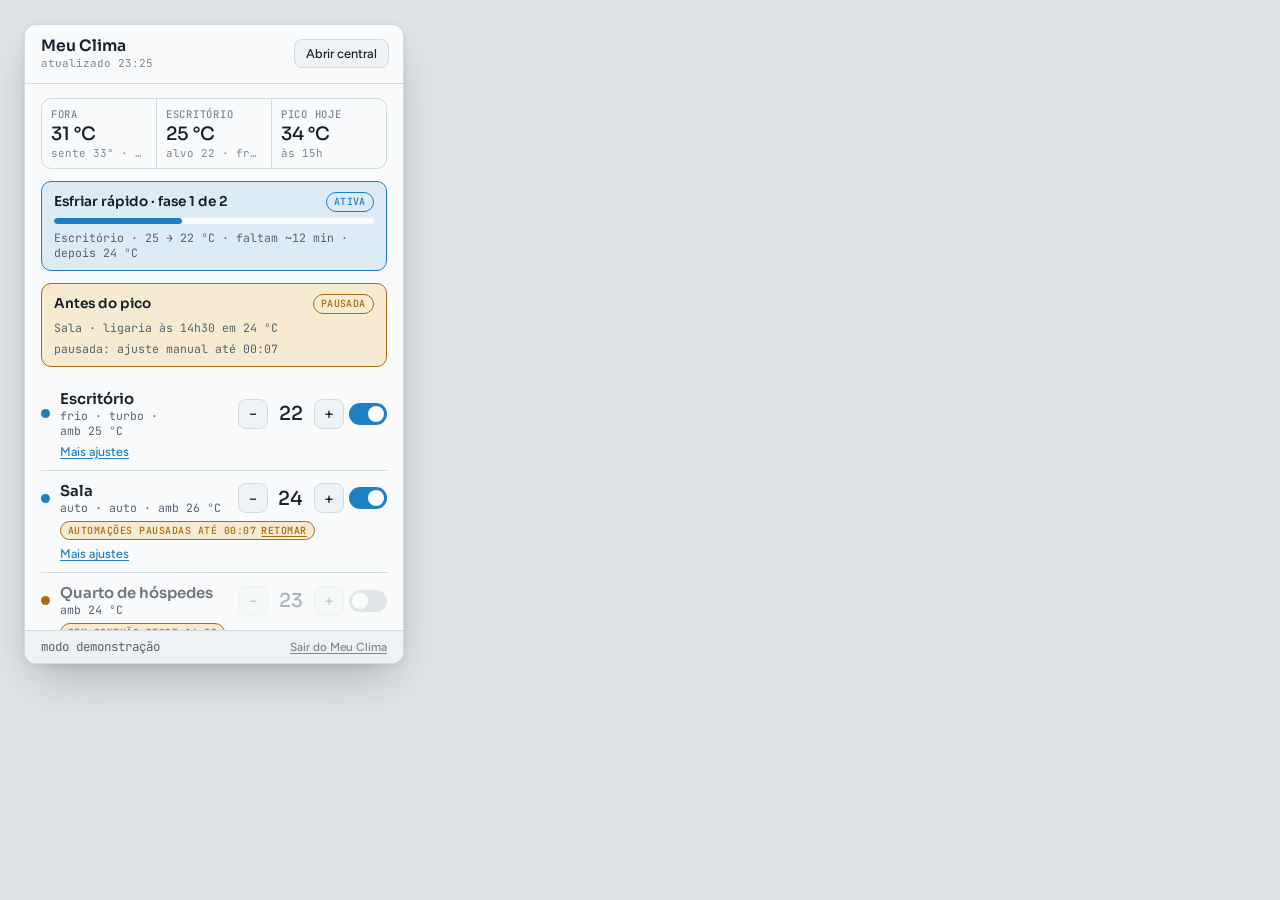
==== src/MeuClima/Web/flyout.html @ f1abe900 "feat: Meu Clima v0.1 — bandeja, regras automáticas, insights e autoatualização App de bandeja do Win" ====
<!doctype html>
<html lang="pt-BR">
<head>
<meta charset="utf-8">
<meta name="viewport" content="width=device-width, initial-scale=1">
<title>Meu Clima</title>
<link rel="preconnect" href="https://fonts.googleapis.com">
<link rel="preconnect" href="https://fonts.gstatic.com" crossorigin>
<link rel="stylesheet" href="https://fonts.googleapis.com/css2?family=Sora:wght@300;500;600&family=Figtree:wght@400;500;600&family=JetBrains+Mono:wght@400;500&display=swap">
<link rel="stylesheet" href="app.css">
<style>
  .fly{width:100%;max-height:640px;display:flex;flex-direction:column;background:var(--panel);overflow:hidden}
  .demo body{background:var(--desk);padding:24px}
  .demo .fly{width:380px;border:1px solid var(--line);border-radius:12px;box-shadow:var(--shadow)}
  .whead{display:flex;justify-content:space-between;align-items:center;padding:11px 14px 11px 16px;border-bottom:1px solid var(--line);gap:10px;flex:none}
  .whead .ttl{display:grid;gap:0}
  .whead b{font:600 .98rem var(--display)}
  .whead .mono{font-size:.68rem;color:var(--ink-3)}
  .view{scrollbar-width:thin;overflow-anchor:none;padding:14px 16px;display:flex;flex-direction:column;gap:12px;overflow:auto;flex:1 1 auto;min-height:0}
  .view>*{flex-shrink:0}
  .foot{display:flex;justify-content:space-between;align-items:center;padding:7px 16px;border-top:1px solid var(--line);flex:none;background:var(--panel-2)}
  .foot .link{color:var(--ink-3);font-size:.74rem}
  .setup{border:1px solid var(--cool);background:var(--cool-soft);border-radius:12px;padding:14px;display:grid;gap:8px;justify-items:start}
  .setup b{font:600 .95rem var(--display)}
  .setup ul{margin:0;padding-left:1.1rem;font-size:.82rem;color:var(--ink-2)}
  .night{display:grid;grid-template-columns:1fr auto;gap:8px;align-items:center;font-size:.8rem;color:var(--ink-2)}
  .night b{display:block;color:var(--ink);font:600 .82rem var(--display)}
</style>
</head>
<body>
<div class="fly" id="app" aria-busy="true">
  <div class="whead">
    <div class="ttl"><b>Meu Clima</b><span class="mono tnum" id="upd">carregando…</span></div>
    <button class="btn" data-act="central" data-k="central">Abrir central</button>
  </div>
  <div class="view" id="view" data-scroll="view"></div>
  <div class="foot">
    <span class="mono small muted" id="foot-info"></span>
    <button class="link" data-act="quit" data-k="quit">Sair do Meu Clima</button>
  </div>
</div>
<script src="bridge.js"></script>
<script src="flyout.js"></script>
</body>
</html>
---- src/MeuClima/Web/app.css ----
/* Meu Clima — tokens e componentes. Origem: protótipo aprovado "direção B · Bandeja + central"
   (14/10/2026, docs/specs/2026-10-14-meu-clima-v0.1.md). Tema segue prefers-color-scheme. */
:root{
  --desk:#dde3e7; --panel:#f8fafb; --panel-2:#eef2f4; --line:#d3dade;
  --ink:#15202a; --ink-2:#56636e; --ink-3:#7b8690;
  --cool:#1f7fc4; --cool-soft:#dcebf6; --heat:#d0652a; --heat-soft:#f7e3d6;
  --ok:#3f8a62; --ok-soft:#dcefe4; --warn:#a86d12; --warn-soft:#f6ead3;
  --err:#b9403a; --err-soft:#f7dedc;
  --off:#9aa4ab;
  --display:"Sora","Segoe UI Variable Display","Segoe UI",system-ui,sans-serif;
  --body:"Figtree","Segoe UI Variable Text","Segoe UI",system-ui,sans-serif;
  --mono:"JetBrains Mono","Cascadia Mono",Consolas,ui-monospace,monospace;
  --shadow:0 20px 44px -14px rgba(20,32,44,.30),0 2px 6px rgba(20,32,44,.08);
  color-scheme:light;
}
@media (prefers-color-scheme:dark){:root:not([data-theme="light"]){
  color-scheme:dark;--desk:#0f1418;--panel:#1b2228;--panel-2:#242d35;--line:#323d47;
  --ink:#e7edf1;--ink-2:#a1aeb8;--ink-3:#7d8b96;--cool:#5aaee8;--cool-soft:#1b3346;
  --heat:#f08a4b;--heat-soft:#3f281b;--ok:#6fbf92;--ok-soft:#1d3428;--warn:#e2a94b;--warn-soft:#3a2d17;
  --err:#f0817a;--err-soft:#43211f;--off:#66727b;
  --shadow:0 20px 44px -14px rgba(0,0,0,.65),0 2px 6px rgba(0,0,0,.3);}}
:root[data-theme="dark"]{
  color-scheme:dark;--desk:#0f1418;--panel:#1b2228;--panel-2:#242d35;--line:#323d47;
  --ink:#e7edf1;--ink-2:#a1aeb8;--ink-3:#7d8b96;--cool:#5aaee8;--cool-soft:#1b3346;
  --heat:#f08a4b;--heat-soft:#3f281b;--ok:#6fbf92;--ok-soft:#1d3428;--warn:#e2a94b;--warn-soft:#3a2d17;
  --err:#f0817a;--err-soft:#43211f;--off:#66727b;
  --shadow:0 20px 44px -14px rgba(0,0,0,.65),0 2px 6px rgba(0,0,0,.3);}

*{box-sizing:border-box}
html,body{margin:0}
body{background:var(--panel);color:var(--ink);font:14px/1.45 var(--body);-webkit-font-smoothing:antialiased}
button,input,select{font-family:inherit;color:inherit}
button{cursor:pointer}
button:disabled{cursor:not-allowed}
:focus-visible{outline:2px solid var(--cool);outline-offset:2px}
[hidden]{display:none!important}
.tnum{font-variant-numeric:tabular-nums}
.mono{font-family:var(--mono)}
.lbl{font:500 .66rem var(--mono);letter-spacing:.07em;text-transform:uppercase;color:var(--ink-3)}
.muted{color:var(--ink-2)}
.small{font-size:.78rem}
.sr{position:absolute;width:1px;height:1px;overflow:hidden;clip:rect(0 0 0 0);white-space:nowrap}
.ex{font:500 .62rem var(--mono);letter-spacing:.06em;text-transform:uppercase;color:var(--warn);border:1px solid var(--warn);border-radius:4px;padding:0 5px;white-space:nowrap}

/* botões */
.ib{background:var(--panel-2);border:1px solid var(--line);border-radius:8px;font:500 1rem var(--body);width:30px;height:30px;display:grid;place-items:center;padding:0;flex:none}
.ib:hover:not(:disabled){border-color:var(--ink-3)}
.ib:disabled{opacity:.4}
.btn{border:1px solid var(--line);background:var(--panel-2);border-radius:8px;padding:6px 11px;font:500 .8rem var(--body);white-space:nowrap}
.btn:hover:not(:disabled){border-color:var(--ink-3)}
.btn.primary{background:var(--ink);border-color:var(--ink);color:var(--panel)}
.btn.primary:hover:not(:disabled){opacity:.88}
.btn.danger{color:var(--err);border-color:var(--err);background:transparent}
.btn.danger.confirm{background:var(--err);color:var(--panel)}
.btn:disabled{opacity:.5}
.link{white-space:nowrap;border:0;background:transparent;padding:0;color:var(--cool);font:500 .78rem var(--body);text-decoration:underline;text-underline-offset:2px}
.pwr{width:38px;height:22px;border-radius:999px;background:var(--off);border:0;position:relative;flex:none;padding:0;transition:background .15s}
.pwr::after{content:"";position:absolute;top:3px;left:3px;width:16px;height:16px;border-radius:50%;background:#fff;transition:left .15s}
.pwr[aria-pressed="true"]{background:var(--cool)}
.pwr[aria-pressed="true"]::after{left:19px}
.pwr:disabled{opacity:.4}

/* chips */
.chip{font:500 .62rem var(--mono);letter-spacing:.05em;text-transform:uppercase;padding:2px 7px;border-radius:999px;border:1px solid var(--line);color:var(--ink-2);white-space:nowrap;display:inline-flex;align-items:center;gap:5px;line-height:1.4}
.chip.cool{color:var(--cool);border-color:var(--cool);background:var(--cool-soft)}
.chip.ok{color:var(--ok);border-color:var(--ok);background:var(--ok-soft)}
.chip.warn{color:var(--warn);border-color:var(--warn);background:var(--warn-soft)}
.chip.err{color:var(--err);border-color:var(--err);background:var(--err-soft)}
.chip.pend{border-style:dashed}
.chip .link{font:600 .62rem var(--mono);letter-spacing:.05em;text-transform:uppercase;color:inherit}

/* segmentado */
.seg{display:flex;background:var(--panel-2);border:1px solid var(--line);border-radius:8px;padding:2px;gap:2px}
.seg button{flex:1;border:0;background:transparent;color:var(--ink-2);font:500 .76rem var(--body);padding:5px 6px;border-radius:6px;white-space:nowrap}
.seg button:hover:not(:disabled){color:var(--ink)}
.seg button[aria-pressed="true"]{background:var(--panel);color:var(--ink);box-shadow:0 1px 2px rgba(0,0,0,.16)}
.seg.inline{display:inline-flex}

/* faixa de clima */
.wx{display:grid;grid-template-columns:repeat(3,minmax(0,1fr));gap:1px;background:var(--line);border:1px solid var(--line);border-radius:10px;overflow:hidden}
.wx>div{background:var(--panel);padding:8px 9px;display:grid;gap:1px;min-width:0}
.wx .v{font:500 1.15rem var(--display)}
.wx .s{font:400 .68rem var(--mono);color:var(--ink-3);white-space:nowrap;overflow:hidden;text-overflow:ellipsis}
.wx .lbl{white-space:nowrap;overflow:hidden;text-overflow:ellipsis}

/* aviso de regra ativa */
.live{border:1px solid var(--cool);background:var(--cool-soft);border-radius:10px;padding:10px 12px;display:grid;gap:6px}
.live .top{display:flex;justify-content:space-between;gap:8px;align-items:center}
.live b{font:600 .85rem var(--display)}
.live .d{font:400 .72rem var(--mono);color:var(--ink-2)}
.live.blocked{border-color:var(--warn);background:var(--warn-soft)}
.live.blocked .bar i{background:var(--warn)}
.bar{height:6px;border-radius:99px;background:var(--panel);overflow:hidden}
.bar i{display:block;height:100%;background:var(--cool);border-radius:99px;transition:width .3s}

/* faixa de erro */
.alert{border:1px solid var(--err);background:var(--err-soft);border-radius:10px;padding:10px 12px;display:grid;grid-template-columns:1fr auto;gap:10px;align-items:center}
.alert b{font:600 .85rem var(--display);display:block;color:var(--err)}
.alert span{font-size:.8rem;color:var(--ink-2)}

/* aparelho */
.dev{display:grid;grid-template-columns:auto minmax(0,1fr) auto;column-gap:10px;row-gap:6px;align-items:center;padding:11px 0;border-bottom:1px solid var(--line)}
.dev:last-child{border-bottom:0}
.dot{width:9px;height:9px;border-radius:50%;background:var(--off)}
.dot.on{background:var(--cool)} .dot.heat{background:var(--heat)} .dot.warn{background:var(--warn)}
.dev .n{font:600 .93rem var(--display);overflow:hidden;text-overflow:ellipsis;white-space:nowrap}
.dev .m{font:400 .72rem var(--mono);color:var(--ink-2)}
.dev .t{display:flex;align-items:center;gap:5px}
.dev .t .v{font:500 1.2rem var(--display);min-width:2.6ch;text-align:center}
.dev .t .v.off{color:var(--ink-3)}
.dev .chips{grid-column:2/-1;display:flex;flex-wrap:wrap;gap:5px}
.dev .tog{grid-column:2/-1;justify-self:start}
.dev .more{grid-column:1/-1;display:grid;gap:9px;padding:10px 12px;background:var(--panel-2);border-radius:10px}
.dev .more .seg{background:var(--panel)}
.dev .more .seg button[aria-pressed="true"]{background:var(--panel-2)}
.dev.offline .t,.dev.offline .n{opacity:.6}
.kv{display:grid;gap:4px}
.row{display:flex;align-items:center;justify-content:space-between;gap:10px}
.row2{display:grid;grid-template-columns:1fr 1fr;gap:10px}
.row2>div{display:flex;align-items:center;justify-content:space-between;gap:8px;font-size:.82rem}

/* cartões */
.card{border:1px solid var(--line);border-radius:12px;padding:14px;display:grid;gap:10px;background:var(--panel)}
.card h3{font:600 .95rem var(--display);margin:0}
.rule{border:1px solid var(--line);border-radius:12px;padding:13px 14px;display:grid;gap:10px;background:var(--panel);align-content:start}
.rule.running{border-color:var(--cool);box-shadow:0 0 0 1px var(--cool) inset}
.rule.disabled .steps,.rule.disabled .curve,.rule.disabled .sum{opacity:.55}
.rule .hd{display:flex;justify-content:space-between;align-items:flex-start;gap:10px}
.rule .hd b{font:600 .95rem var(--display);display:flex;gap:6px;align-items:center;flex-wrap:wrap}
.rule .src{font:400 .7rem var(--mono);color:var(--ink-3);margin-top:2px}
.rule .sum{font-size:.84rem;color:var(--ink-2);margin:0}
.rule .ft{display:flex;justify-content:flex-end;gap:8px}
.steps{display:grid;gap:6px}
.step{display:grid;grid-template-columns:62px 1fr;gap:8px;font-size:.84rem;align-items:baseline}
.step .k{font:500 .64rem var(--mono);letter-spacing:.06em;text-transform:uppercase;color:var(--ink-3)}
.pill{display:inline-block;font:500 .8rem var(--body);background:var(--panel-2);border:1px solid var(--line);border-radius:6px;padding:0 7px;margin:1px 0}
.pill.c{color:var(--cool);border-color:var(--cool)}
svg.curve{width:100%;height:auto;display:block;overflow:visible}
.svgt{font:9px var(--mono);fill:var(--ink-3)}
.svgt.b{fill:var(--ink-2)}
.add{border:1px dashed var(--line);border-radius:12px;padding:11px;background:transparent;color:var(--ink-2);font:500 .85rem var(--body);width:100%}
.add:hover{border-color:var(--ink-3);color:var(--ink)}
.sg{display:grid;grid-template-columns:1fr auto;gap:10px;align-items:center;border:1px solid var(--line);border-radius:12px;padding:10px 12px}
.sg b{font:600 .85rem var(--display);display:block}
.sg span{font-size:.8rem;color:var(--ink-2)}

/* insights */
.kpis{display:grid;grid-template-columns:repeat(3,minmax(0,1fr));gap:10px}
.kpi{border:1px solid var(--line);border-radius:12px;padding:10px 12px;display:grid;gap:2px;align-content:start}
.kpi .v{font:500 1.35rem var(--display)}
.kpi .s{font:400 .7rem var(--mono);color:var(--ink-3)}
.ins{display:grid;grid-template-columns:auto 1fr;gap:10px;align-items:start;padding:10px 0;border-bottom:1px solid var(--line)}
.ins:last-child{border-bottom:0}
.ins .ic{width:26px;height:26px;border-radius:7px;display:grid;place-items:center;font:600 .8rem var(--mono)}
.ic.warn{background:var(--warn-soft);color:var(--warn)} .ic.ok{background:var(--ok-soft);color:var(--ok)}
.ic.cool{background:var(--cool-soft);color:var(--cool)} .ic.sun{background:var(--heat-soft);color:var(--heat)}
.ins b{font:600 .86rem var(--display);display:block}
.ins span{font-size:.8rem;color:var(--ink-2)}
.legend{display:flex;gap:14px;font:400 .7rem var(--mono);color:var(--ink-2);flex-wrap:wrap;align-items:center}
.legend i{display:inline-block;width:12px;height:3px;border-radius:2px;margin-right:5px;vertical-align:middle}
.empty{border:1px dashed var(--line);border-radius:12px;padding:22px;text-align:center;color:var(--ink-2);display:grid;gap:4px;justify-items:center}
.empty b{font:600 .95rem var(--display);color:var(--ink)}

/* ajustes */
.set{display:grid;grid-template-columns:1fr auto;gap:14px;align-items:center;padding:12px 0;border-bottom:1px solid var(--line)}
.set:last-child{border-bottom:0}
.set b{font:500 .9rem var(--body);display:block}
.set span{font-size:.78rem;color:var(--ink-2)}

/* formulários */
.inp{font:400 .86rem var(--body);background:var(--panel-2);border:1px solid var(--line);border-radius:8px;padding:6px 9px;min-width:0}
.inp:hover{border-color:var(--ink-3)}
.inp.num{width:78px;text-align:right;font-variant-numeric:tabular-nums}
.inp.invalid{border-color:var(--err)}
.unit{display:inline-flex;align-items:center;gap:6px}
.unit em{font:400 .76rem var(--mono);font-style:normal;color:var(--ink-3)}
.fld{display:grid;grid-template-columns:minmax(0,1fr) auto;gap:4px 14px;align-items:center;padding:9px 0;border-bottom:1px solid var(--line)}
.fld:last-child{border-bottom:0}
.fld>label,.fld>.lb{font:500 .86rem var(--body)}
.fld .hint{grid-column:1/-1;font-size:.76rem;color:var(--ink-2);margin-top:-2px}
.fld .err{grid-column:1/-1;font-size:.76rem;color:var(--err)}
.days{display:flex;gap:4px;flex-wrap:wrap}
.days button{width:36px;border:1px solid var(--line);background:var(--panel-2);border-radius:7px;padding:4px 0;font:500 .74rem var(--body);color:var(--ink-2)}
.days button[aria-pressed="true"]{background:var(--cool);border-color:var(--cool);color:#fff}
.pw{display:flex;gap:6px}
.pw .inp{flex:1}

/* toast */
.toast{position:fixed;left:50%;bottom:16px;transform:translateX(-50%);max-width:min(440px,calc(100% - 32px));background:var(--ink);color:var(--panel);border-radius:10px;padding:9px 14px;font:500 .84rem var(--body);box-shadow:var(--shadow);display:flex;gap:8px;align-items:center;z-index:50}
.toast.error{background:var(--err);color:#fff}
.toast.ok::before{content:"✓";font-weight:700}
.toast.error::before{content:"!";font-weight:700}

@media (prefers-reduced-motion:reduce){*,*::before,*::after{transition:none!important;animation:none!important}}
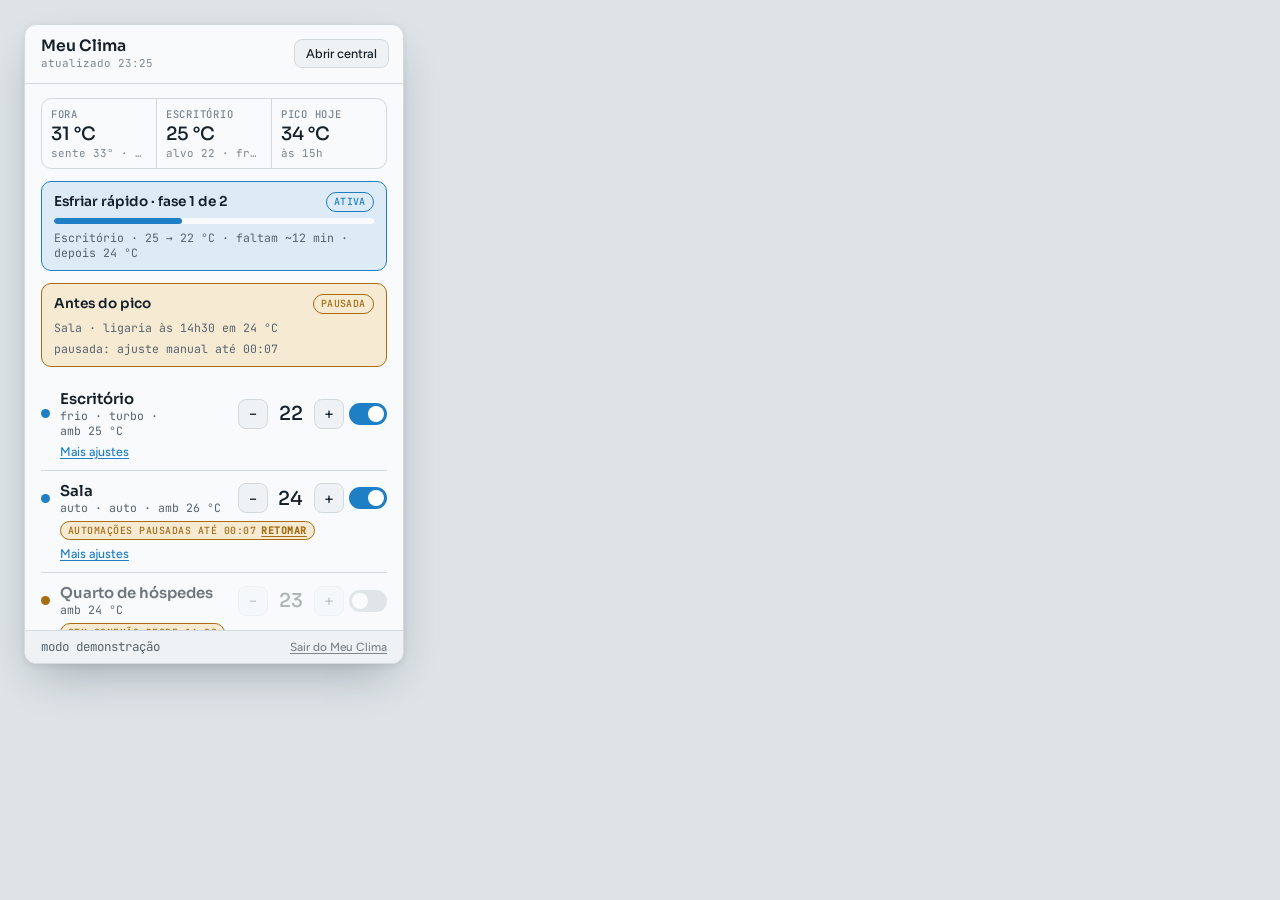
==== commit 6ca29a1c: "feat: privacidade e escolha do início com o Windows no instalador - PRIVACIDADE.md, exibido pelo ins" ====
--- a/src/MeuClima/Web/flyout.html
+++ b/src/MeuClima/Web/flyout.html
@@ -4,9 +4,7 @@
 <meta charset="utf-8">
 <meta name="viewport" content="width=device-width, initial-scale=1">
 <title>Meu Clima</title>
-<link rel="preconnect" href="https://fonts.googleapis.com">
-<link rel="preconnect" href="https://fonts.gstatic.com" crossorigin>
-<link rel="stylesheet" href="https://fonts.googleapis.com/css2?family=Sora:wght@300;500;600&family=Figtree:wght@400;500;600&family=JetBrains+Mono:wght@400;500&display=swap">
+<link rel="stylesheet" href="fonts.css">
 <link rel="stylesheet" href="app.css">
 <style>
   .fly{width:100%;max-height:640px;display:flex;flex-direction:column;background:var(--panel);overflow:hidden}
--- a/src/MeuClima/Web/fonts.css
+++ b/src/MeuClima/Web/fonts.css
@@ -0,0 +1,130 @@
+/* Sora, Figtree e JetBrains Mono (SIL Open Font License 1.1), embutidas para as telas não
+   dependerem de servidor externo. Só os subconjuntos latin e latin-ext. */
+@font-face {
+  font-family: 'Figtree';
+  font-style: normal;
+  font-weight: 400;
+  font-display: swap;
+  src: url(fonts/Figtree-latin-ext.woff2) format('woff2');
+  unicode-range: U+0100-02BA, U+02BD-02C5, U+02C7-02CC, U+02CE-02D7, U+02DD-02FF, U+0304, U+0308, U+0329, U+1D00-1DBF, U+1E00-1E9F, U+1EF2-1EFF, U+2020, U+20A0-20AB, U+20AD-20C4, U+2113, U+2C60-2C7F, U+A720-A7FF;
+}
+@font-face {
+  font-family: 'Figtree';
+  font-style: normal;
+  font-weight: 400;
+  font-display: swap;
+  src: url(fonts/Figtree-latin.woff2) format('woff2');
+  unicode-range: U+0000-00FF, U+0131, U+0152-0153, U+02BB-02BC, U+02C6, U+02DA, U+02DC, U+0304, U+0308, U+0329, U+2000-206F, U+20AC, U+2122, U+2191, U+2193, U+2212, U+2215, U+FEFF, U+FFFD;
+}
+@font-face {
+  font-family: 'Figtree';
+  font-style: normal;
+  font-weight: 500;
+  font-display: swap;
+  src: url(fonts/Figtree-latin-ext.woff2) format('woff2');
+  unicode-range: U+0100-02BA, U+02BD-02C5, U+02C7-02CC, U+02CE-02D7, U+02DD-02FF, U+0304, U+0308, U+0329, U+1D00-1DBF, U+1E00-1E9F, U+1EF2-1EFF, U+2020, U+20A0-20AB, U+20AD-20C4, U+2113, U+2C60-2C7F, U+A720-A7FF;
+}
+@font-face {
+  font-family: 'Figtree';
+  font-style: normal;
+  font-weight: 500;
+  font-display: swap;
+  src: url(fonts/Figtree-latin.woff2) format('woff2');
+  unicode-range: U+0000-00FF, U+0131, U+0152-0153, U+02BB-02BC, U+02C6, U+02DA, U+02DC, U+0304, U+0308, U+0329, U+2000-206F, U+20AC, U+2122, U+2191, U+2193, U+2212, U+2215, U+FEFF, U+FFFD;
+}
+@font-face {
+  font-family: 'Figtree';
+  font-style: normal;
+  font-weight: 600;
+  font-display: swap;
+  src: url(fonts/Figtree-latin-ext.woff2) format('woff2');
+  unicode-range: U+0100-02BA, U+02BD-02C5, U+02C7-02CC, U+02CE-02D7, U+02DD-02FF, U+0304, U+0308, U+0329, U+1D00-1DBF, U+1E00-1E9F, U+1EF2-1EFF, U+2020, U+20A0-20AB, U+20AD-20C4, U+2113, U+2C60-2C7F, U+A720-A7FF;
+}
+@font-face {
+  font-family: 'Figtree';
+  font-style: normal;
+  font-weight: 600;
+  font-display: swap;
+  src: url(fonts/Figtree-latin.woff2) format('woff2');
+  unicode-range: U+0000-00FF, U+0131, U+0152-0153, U+02BB-02BC, U+02C6, U+02DA, U+02DC, U+0304, U+0308, U+0329, U+2000-206F, U+20AC, U+2122, U+2191, U+2193, U+2212, U+2215, U+FEFF, U+FFFD;
+}
+@font-face {
+  font-family: 'JetBrains Mono';
+  font-style: normal;
+  font-weight: 400;
+  font-display: swap;
+  src: url(fonts/JetBrainsMono-latin-ext.woff2) format('woff2');
+  unicode-range: U+0100-02BA, U+02BD-02C5, U+02C7-02CC, U+02CE-02D7, U+02DD-02FF, U+0304, U+0308, U+0329, U+1D00-1DBF, U+1E00-1E9F, U+1EF2-1EFF, U+2020, U+20A0-20AB, U+20AD-20C4, U+2113, U+2C60-2C7F, U+A720-A7FF;
+}
+@font-face {
+  font-family: 'JetBrains Mono';
+  font-style: normal;
+  font-weight: 400;
+  font-display: swap;
+  src: url(fonts/JetBrainsMono-latin.woff2) format('woff2');
+  unicode-range: U+0000-00FF, U+0131, U+0152-0153, U+02BB-02BC, U+02C6, U+02DA, U+02DC, U+0304, U+0308, U+0329, U+2000-206F, U+20AC, U+2122, U+2191, U+2193, U+2212, U+2215, U+FEFF, U+FFFD;
+}
+@font-face {
+  font-family: 'JetBrains Mono';
+  font-style: normal;
+  font-weight: 500;
+  font-display: swap;
+  src: url(fonts/JetBrainsMono-latin-ext.woff2) format('woff2');
+  unicode-range: U+0100-02BA, U+02BD-02C5, U+02C7-02CC, U+02CE-02D7, U+02DD-02FF, U+0304, U+0308, U+0329, U+1D00-1DBF, U+1E00-1E9F, U+1EF2-1EFF, U+2020, U+20A0-20AB, U+20AD-20C4, U+2113, U+2C60-2C7F, U+A720-A7FF;
+}
+@font-face {
+  font-family: 'JetBrains Mono';
+  font-style: normal;
+  font-weight: 500;
+  font-display: swap;
+  src: url(fonts/JetBrainsMono-latin.woff2) format('woff2');
+  unicode-range: U+0000-00FF, U+0131, U+0152-0153, U+02BB-02BC, U+02C6, U+02DA, U+02DC, U+0304, U+0308, U+0329, U+2000-206F, U+20AC, U+2122, U+2191, U+2193, U+2212, U+2215, U+FEFF, U+FFFD;
+}
+@font-face {
+  font-family: 'Sora';
+  font-style: normal;
+  font-weight: 300;
+  font-display: swap;
+  src: url(fonts/Sora-latin-ext.woff2) format('woff2');
+  unicode-range: U+0100-02BA, U+02BD-02C5, U+02C7-02CC, U+02CE-02D7, U+02DD-02FF, U+0304, U+0308, U+0329, U+1D00-1DBF, U+1E00-1E9F, U+1EF2-1EFF, U+2020, U+20A0-20AB, U+20AD-20C4, U+2113, U+2C60-2C7F, U+A720-A7FF;
+}
+@font-face {
+  font-family: 'Sora';
+  font-style: normal;
+  font-weight: 300;
+  font-display: swap;
+  src: url(fonts/Sora-latin.woff2) format('woff2');
+  unicode-range: U+0000-00FF, U+0131, U+0152-0153, U+02BB-02BC, U+02C6, U+02DA, U+02DC, U+0304, U+0308, U+0329, U+2000-206F, U+20AC, U+2122, U+2191, U+2193, U+2212, U+2215, U+FEFF, U+FFFD;
+}
+@font-face {
+  font-family: 'Sora';
+  font-style: normal;
+  font-weight: 500;
+  font-display: swap;
+  src: url(fonts/Sora-latin-ext.woff2) format('woff2');
+  unicode-range: U+0100-02BA, U+02BD-02C5, U+02C7-02CC, U+02CE-02D7, U+02DD-02FF, U+0304, U+0308, U+0329, U+1D00-1DBF, U+1E00-1E9F, U+1EF2-1EFF, U+2020, U+20A0-20AB, U+20AD-20C4, U+2113, U+2C60-2C7F, U+A720-A7FF;
+}
+@font-face {
+  font-family: 'Sora';
+  font-style: normal;
+  font-weight: 500;
+  font-display: swap;
+  src: url(fonts/Sora-latin.woff2) format('woff2');
+  unicode-range: U+0000-00FF, U+0131, U+0152-0153, U+02BB-02BC, U+02C6, U+02DA, U+02DC, U+0304, U+0308, U+0329, U+2000-206F, U+20AC, U+2122, U+2191, U+2193, U+2212, U+2215, U+FEFF, U+FFFD;
+}
+@font-face {
+  font-family: 'Sora';
+  font-style: normal;
+  font-weight: 600;
+  font-display: swap;
+  src: url(fonts/Sora-latin-ext.woff2) format('woff2');
+  unicode-range: U+0100-02BA, U+02BD-02C5, U+02C7-02CC, U+02CE-02D7, U+02DD-02FF, U+0304, U+0308, U+0329, U+1D00-1DBF, U+1E00-1E9F, U+1EF2-1EFF, U+2020, U+20A0-20AB, U+20AD-20C4, U+2113, U+2C60-2C7F, U+A720-A7FF;
+}
+@font-face {
+  font-family: 'Sora';
+  font-style: normal;
+  font-weight: 600;
+  font-display: swap;
+  src: url(fonts/Sora-latin.woff2) format('woff2');
+  unicode-range: U+0000-00FF, U+0131, U+0152-0153, U+02BB-02BC, U+02C6, U+02DA, U+02DC, U+0304, U+0308, U+0329, U+2000-206F, U+20AC, U+2122, U+2191, U+2193, U+2212, U+2215, U+FEFF, U+FFFD;
+}
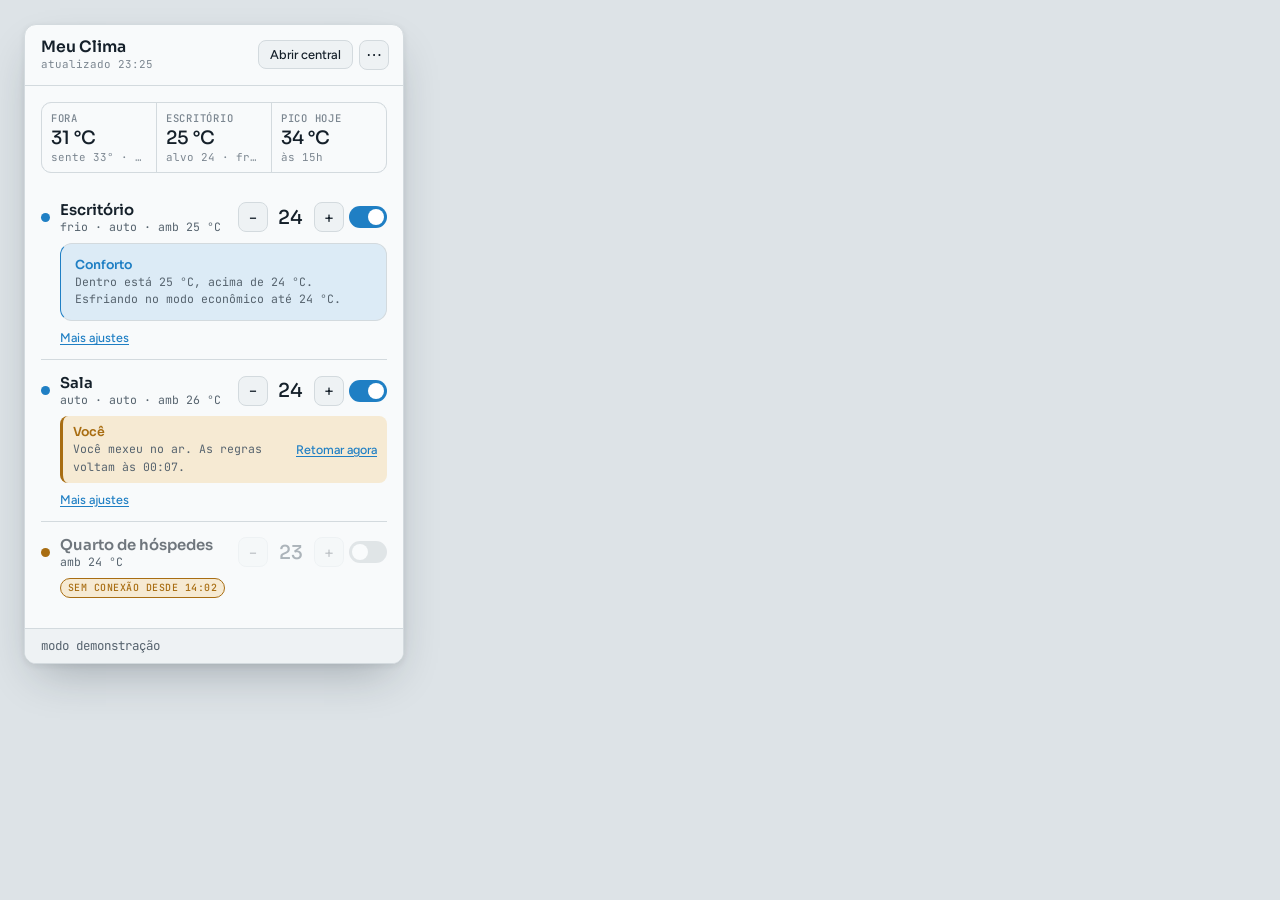
==== commit 17e4cbb6: "feat: regra Conforto, Ausente e quem manda na bandeja Conforto substitui Esfriar rápido, Antes do pi" ====
--- a/src/MeuClima/Web/flyout.html
+++ b/src/MeuClima/Web/flyout.html
@@ -10,13 +10,19 @@
   .fly{width:100%;max-height:640px;display:flex;flex-direction:column;background:var(--panel);overflow:hidden}
   .demo body{background:var(--desk);padding:24px}
   .demo .fly{width:380px;border:1px solid var(--line);border-radius:12px;box-shadow:var(--shadow)}
-  .whead{display:flex;justify-content:space-between;align-items:center;padding:11px 14px 11px 16px;border-bottom:1px solid var(--line);gap:10px;flex:none}
+  .whead{position:relative;display:flex;justify-content:space-between;align-items:center;padding:12px 14px 12px 16px;border-bottom:1px solid var(--line);gap:10px;flex:none}
   .whead .ttl{display:grid;gap:0}
   .whead b{font:600 .98rem var(--display)}
   .whead .mono{font-size:.68rem;color:var(--ink-3)}
-  .view{scrollbar-width:thin;overflow-anchor:none;padding:14px 16px;display:flex;flex-direction:column;gap:12px;overflow:auto;flex:1 1 auto;min-height:0}
+  .whead .acts{display:flex;gap:6px;align-items:center}
+  .menu{position:absolute;right:12px;top:calc(100% - 4px);background:var(--panel);border:1px solid var(--line);border-radius:10px;box-shadow:var(--shadow);padding:5px;display:grid;min-width:210px;z-index:5}
+  .menu button{border:0;background:transparent;text-align:left;padding:8px 10px;border-radius:7px;font:500 .84rem var(--body)}
+  .menu button:hover,.menu button:focus-visible{background:var(--panel-2)}
+  .menu hr{border:0;border-top:1px solid var(--line);margin:4px 2px}
+  .menu .q{color:var(--err)}
+  .view{scrollbar-width:thin;overflow-anchor:none;padding:16px;display:flex;flex-direction:column;gap:14px;overflow:auto;flex:1 1 auto;min-height:0}
   .view>*{flex-shrink:0}
-  .foot{display:flex;justify-content:space-between;align-items:center;padding:7px 16px;border-top:1px solid var(--line);flex:none;background:var(--panel-2)}
+  .foot{display:flex;justify-content:space-between;align-items:center;padding:8px 16px;border-top:1px solid var(--line);flex:none;background:var(--panel-2)}
   .foot .link{color:var(--ink-3);font-size:.74rem}
   .setup{border:1px solid var(--cool);background:var(--cool-soft);border-radius:12px;padding:14px;display:grid;gap:8px;justify-items:start}
   .setup b{font:600 .95rem var(--display)}
@@ -29,12 +35,20 @@
 <div class="fly" id="app" aria-busy="true">
   <div class="whead">
     <div class="ttl"><b>Meu Clima</b><span class="mono tnum" id="upd">carregando…</span></div>
-    <button class="btn" data-act="central" data-k="central">Abrir central</button>
+    <div class="acts">
+      <button class="btn" data-act="central" data-k="central">Abrir central</button>
+      <button class="ib" id="menu-btn" data-act="menu" data-k="menu" aria-label="Mais opções" aria-haspopup="menu" aria-expanded="false">⋯</button>
+    </div>
+    <div class="menu" id="menu" role="menu" hidden>
+      <button role="menuitem" data-act="pauseAll" data-k="m-pause">Pausar as regras por 1 h</button>
+      <button role="menuitem" data-act="checkUpdate" data-k="m-upd">Verificar atualizações</button>
+      <hr>
+      <button role="menuitem" class="q" data-act="quit" data-k="m-quit">Sair do Meu Clima</button>
+    </div>
   </div>
   <div class="view" id="view" data-scroll="view"></div>
   <div class="foot">
     <span class="mono small muted" id="foot-info"></span>
-    <button class="link" data-act="quit" data-k="quit">Sair do Meu Clima</button>
   </div>
 </div>
 <script src="bridge.js"></script>
--- a/src/MeuClima/Web/app.css
+++ b/src/MeuClima/Web/app.css
@@ -99,7 +99,7 @@
 .alert span{font-size:.8rem;color:var(--ink-2)}
 
 /* aparelho */
-.dev{display:grid;grid-template-columns:auto minmax(0,1fr) auto;column-gap:10px;row-gap:6px;align-items:center;padding:11px 0;border-bottom:1px solid var(--line)}
+.dev{display:grid;grid-template-columns:auto minmax(0,1fr) auto;column-gap:10px;row-gap:9px;align-items:center;padding:14px 0;border-bottom:1px solid var(--line)}
 .dev:last-child{border-bottom:0}
 .dot{width:9px;height:9px;border-radius:50%;background:var(--off)}
 .dot.on{background:var(--cool)} .dot.heat{background:var(--heat)} .dot.warn{background:var(--warn)}
@@ -110,6 +110,16 @@
 .dev .t .v.off{color:var(--ink-3)}
 .dev .chips{grid-column:2/-1;display:flex;flex-wrap:wrap;gap:5px}
 .dev .tog{grid-column:2/-1;justify-self:start}
+/* quem manda no aparelho: azul = regra agindo; tracejado = de olho; âmbar = você; vermelho = segurando desligado */
+.who{grid-column:2/-1;display:grid;grid-template-columns:minmax(0,1fr) auto;gap:6px 8px;align-items:center;padding:8px 10px;border-radius:8px;background:var(--panel-2);border-left:3px solid var(--off)}
+.who b{font:600 .78rem var(--display);display:block}
+.who span{font:400 .72rem var(--mono);color:var(--ink-2);line-height:1.5;display:block}
+.who .bar{grid-column:1/-1;background:var(--panel)}
+.who.rule{border-left-color:var(--cool);background:var(--cool-soft)} .who.rule b{color:var(--cool)}
+.who.watch{border-left:3px dashed var(--cool)}
+.who.manual{border-left-color:var(--warn);background:var(--warn-soft)} .who.manual b{color:var(--warn)}
+.who.block{border-left-color:var(--err);background:var(--err-soft)} .who.block b{color:var(--err)}
+.who.night{border-left-color:var(--cool)}
 .dev .more{grid-column:1/-1;display:grid;gap:9px;padding:10px 12px;background:var(--panel-2);border-radius:10px}
 .dev .more .seg{background:var(--panel)}
 .dev .more .seg button[aria-pressed="true"]{background:var(--panel-2)}
